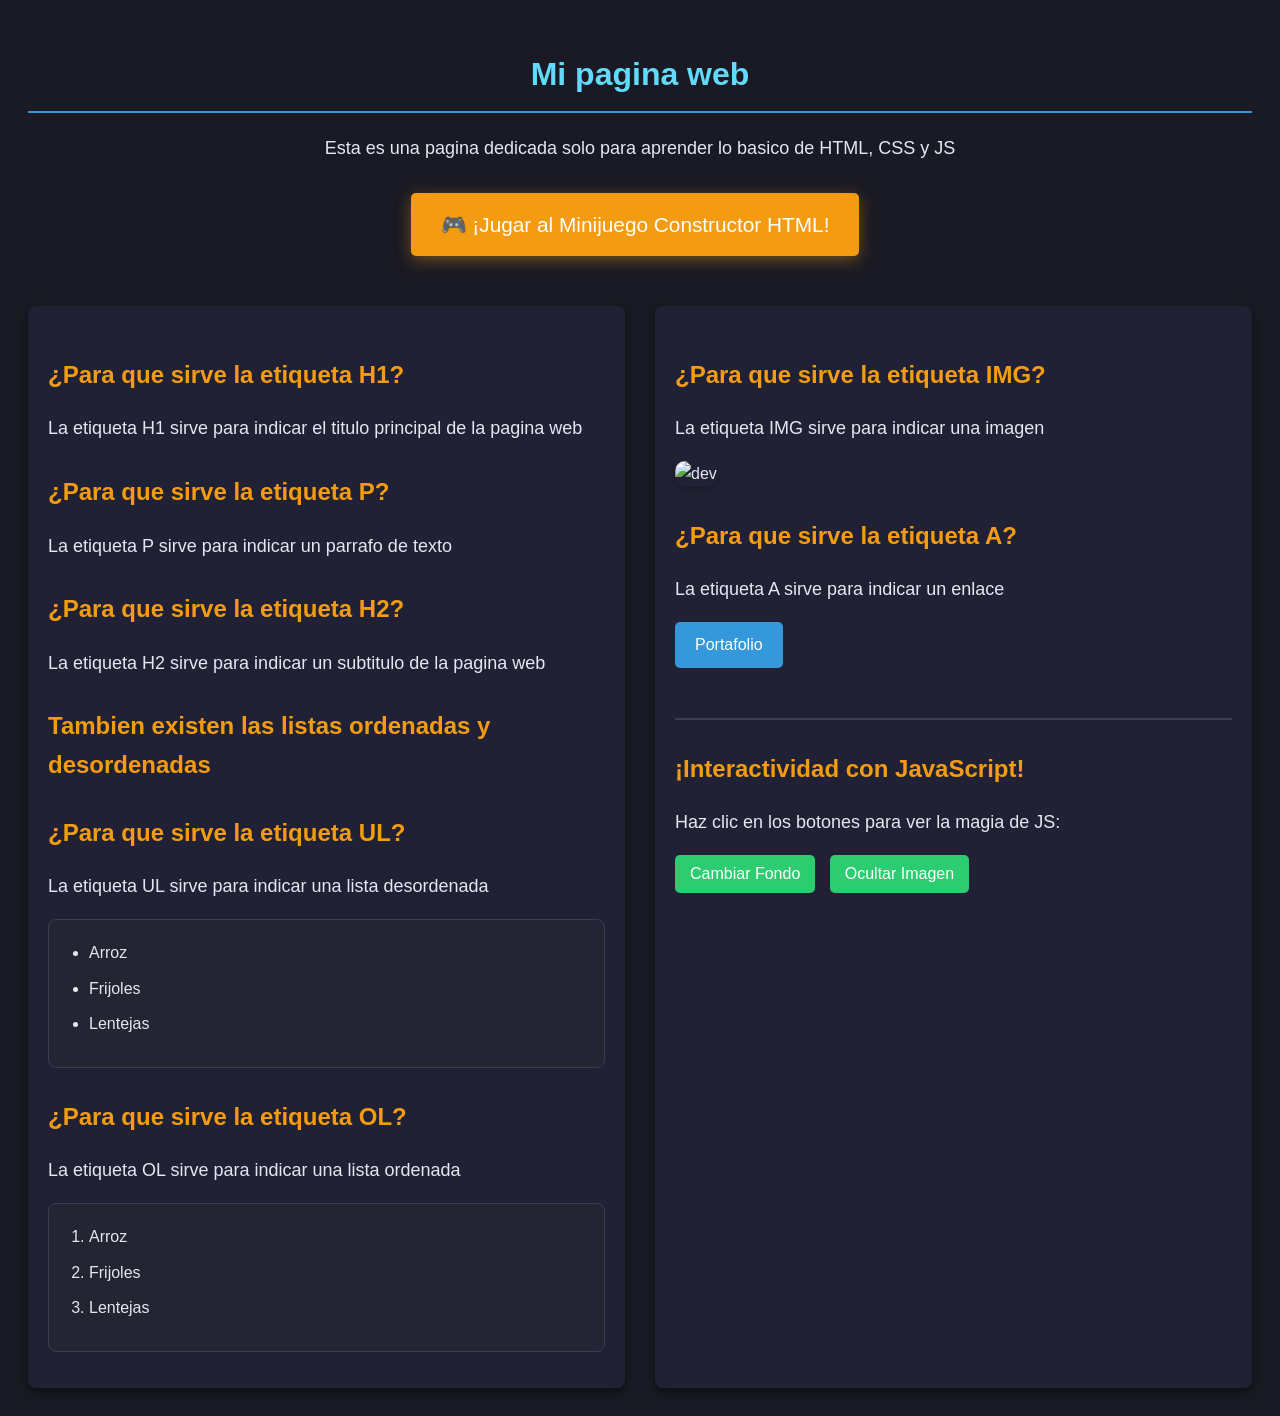
==== index.html @ 30426a79 "Nivel principiante" ====
<!DOCTYPE html>
<html lang="es">

<head>
    <meta charset="UTF-8">
    <meta name="viewport" content="width=device-width, initial-scale=1.0">
    <title>Mi pagina web</title>
    <link rel="stylesheet" href="estilos.css">
</head>

<body>
    <h1>Mi pagina web</h1>
    <p style="text-align: center;">Esta es una pagina dedicada solo para aprender lo basico de HTML, CSS y JS</p>

    <!-- Botón directo hacia el minijuego -->
    <div style="text-align: center; margin: 30px 0;">
        <a href="ejercicio.html" class="boton-accion" style="background-color: #f39c12; font-size: 1.3rem; padding: 15px 30px; box-shadow: 0 4px 15px rgba(243, 156, 18, 0.4); text-decoration: none;">
            🎮 ¡Jugar al Minijuego Constructor HTML!
        </a>
    </div>

    <div class="contenedor-columnas">
        <!-- PRIMERA COLUMNA: Teoría básica -->
        <div class="columna">
            <h2>¿Para que sirve la etiqueta H1?</h2>
            <p>La etiqueta H1 sirve para indicar el titulo principal de la pagina web</p>

            <h2>¿Para que sirve la etiqueta P?</h2>
            <p>La etiqueta P sirve para indicar un parrafo de texto</p>

            <h2>¿Para que sirve la etiqueta H2?</h2>
            <p>La etiqueta H2 sirve para indicar un subtitulo de la pagina web</p>

            <h2>Tambien existen las listas ordenadas y desordenadas</h2>

            <h2>¿Para que sirve la etiqueta UL?</h2>
            <p>La etiqueta UL sirve para indicar una lista desordenada</p>
            <ul>
                <li>Arroz</li>
                <li>Frijoles</li>
                <li>Lentejas</li>
            </ul>

            <h2>¿Para que sirve la etiqueta OL?</h2>
            <p>La etiqueta OL sirve para indicar una lista ordenada</p>
            <ol>
                <li>Arroz</li>
                <li>Frijoles</li>
                <li>Lentejas</li>
            </ol>
        </div>

        <!-- SEGUNDA COLUMNA: Imagen, enlace e interactividad -->
        <div class="columna">
            <h2>¿Para que sirve la etiqueta IMG?</h2>
            <p>La etiqueta IMG sirve para indicar una imagen</p>
            <img id="miImagen" src="https://i.pinimg.com/originals/0a/bb/80/0abb807cbbae99e497e3b41113937de3.jpg" alt="dev">

            <h2>¿Para que sirve la etiqueta A?</h2>
            <p>La etiqueta A sirve para indicar un enlace</p>
            <a href="https://bruno-simon.com/">Portafolio</a>

            <!-- Nueva sección interactiva para JavaScript -->
            <hr>
            <h2>¡Interactividad con JavaScript!</h2>
            <p>Haz clic en los botones para ver la magia de JS:</p>
            <button id="btnColor" class="boton-accion">Cambiar Fondo</button>
            <button id="btnOcultar" class="boton-accion">Ocultar Imagen</button>
        </div>
    </div>

    <!-- Enlazamos nuestro archivo JavaScript -->
    <script src="script.js"></script>
</body>

</html>
---- estilos.css ----
body {
    font-family: Arial, Helvetica, sans-serif;
    background-color: #1a1a24;
    /* Color de fondo oscuro amigable estilo editor de código */
    color: #e2e8f0;
    /* Texto gris claro para que no canse la vista */
    padding: 20px;
    /* Espacio alrededor de los bordes de la página */
    line-height: 1.6;
    /* Separación entre las líneas de texto */
}

h1 {
    color: #61dafb;
    /* Un color cyan/azul brillante frecuente en desarrollo */
    text-align: center;
    /* Centrar el título principal */
    border-bottom: 2px solid #3498db;
    /* Una línea debajo del título */
    padding-bottom: 10px;
}

h2 {
    color: #f39c12;
    /* Un tono naranja/amarillo cálido para los subtítulos */
    margin-top: 30px;
    /* Un poco de espacio antes de cada subtítulo */
}

p {
    font-size: 18px;
    /* Texto un poquito más grande de lo normal */
}

ul,
ol {
    background-color: #242433;
    /* Las listas tendrán un gris oscuro */
    border: 1px solid #3d3d52;
    /* Un borde sutil tipo editor oscuro */
    border-radius: 8px;
    /* Bordes redondeados en las esquinas */
    padding: 20px 40px;
    /* Espacio dentro de las listas */
}

li {
    margin-bottom: 10px;
    /* Separación entre los elementos de la lista */
}

img {
    max-width: 100%;
    /* Para que la imagen no se salga de la pantalla si es muy grande */
    border-radius: 10px;
    /* Redondear los bordes de la imagen */
    box-shadow: 0 4px 8px rgba(0, 0, 0, 0.2);
    /* Una sombrita para que resalte */
}

a {
    color: #ffffff;
    /* Texto blanco para el enlace */
    background-color: #3498db;
    /* Fondo azul tipo botón */
    padding: 10px 20px;
    text-decoration: none;
    /* Quitar la línea de abajo típica de los enlaces */
    border-radius: 5px;
    display: inline-block;
    /* Que se comporte como un bloque con margen */
    margin-bottom: 20px;
}

a:hover {
    background-color: #2980b9;
    /* Oscurecer el botón cuando se pasa el mouse por encima */
}

/* -- NUEVOS ESTILOS PARA COLUMNAS Y BOTONES -- */

/* Contenedor que agrupa las dos columnas */
.contenedor-columnas {
    display: flex;
    /* Esto empuja los elementos para que se pongan uno al lado del otro */
    gap: 30px;
    /* Crea un espacio de separación entre las columnas */
    margin-top: 20px;
}

/* Cada columna toma el mismo espacio (50%) */
.columna {
    flex: 1;
    /* Esto hace que se adapten equitativamente al espacio */
    background-color: #212135;
    /* Un color de fondo para la columna como paneles oscuros */
    padding: 20px;
    border-radius: 8px;
    box-shadow: 0 4px 10px rgba(0, 0, 0, 0.5);
    /* Sombra más fuerte para entornos oscuros */
}

/* Una linea separadora simple */
hr {
    border: none;
    border-top: 2px solid #3d3d52;
    /* Línea sutil oscura */
    margin: 30px 0;
}

/* Estilos para los botones de JavaScript */
.boton-accion {
    background-color: #2ecc71;
    /* Un color verde amigable */
    color: white;
    border: none;
    /* Quitamos el borde por defecto */
    padding: 10px 15px;
    margin-right: 10px;
    border-radius: 5px;
    font-size: 16px;
    cursor: pointer;
    /* Que el ratón se vuelva una manita al pasar por encima */
    transition: background-color 0.3s;
    /* Efecto suave de cambio de color */
}

/* Cuando pasamos el ratón sobre los botones */
.boton-accion:hover {
    background-color: #27ae60;
}
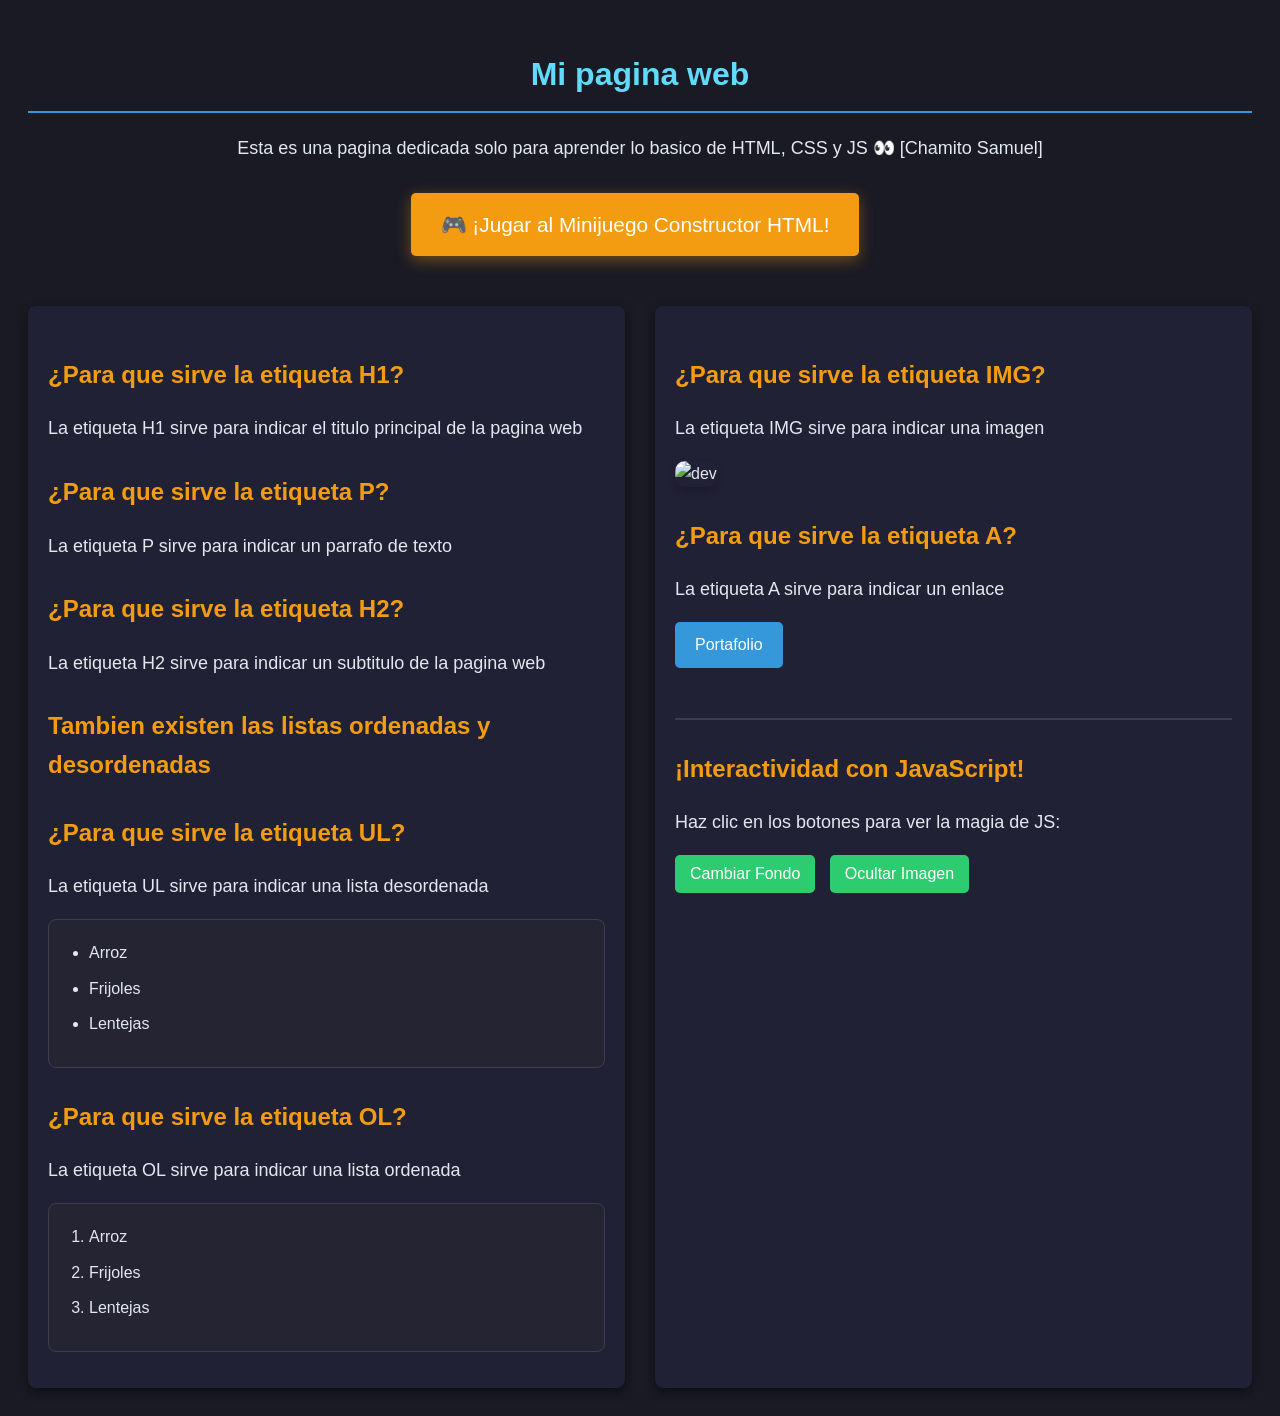
==== commit 275d86cf: "UPDATE" ====
--- a/index.html
+++ b/index.html
@@ -10,11 +10,13 @@
 
 <body>
     <h1>Mi pagina web</h1>
-    <p style="text-align: center;">Esta es una pagina dedicada solo para aprender lo basico de HTML, CSS y JS</p>
+    <p style="text-align: center;">Esta es una pagina dedicada solo para aprender lo basico de HTML, CSS y JS 👀
+        [Chamito Samuel]</p>
 
     <!-- Botón directo hacia el minijuego -->
     <div style="text-align: center; margin: 30px 0;">
-        <a href="ejercicio.html" class="boton-accion" style="background-color: #f39c12; font-size: 1.3rem; padding: 15px 30px; box-shadow: 0 4px 15px rgba(243, 156, 18, 0.4); text-decoration: none;">
+        <a href="ejercicio.html" class="boton-accion"
+            style="background-color: #f39c12; font-size: 1.3rem; padding: 15px 30px; box-shadow: 0 4px 15px rgba(243, 156, 18, 0.4); text-decoration: none;">
             🎮 ¡Jugar al Minijuego Constructor HTML!
         </a>
     </div>
@@ -54,7 +56,8 @@
         <div class="columna">
             <h2>¿Para que sirve la etiqueta IMG?</h2>
             <p>La etiqueta IMG sirve para indicar una imagen</p>
-            <img id="miImagen" src="https://i.pinimg.com/originals/0a/bb/80/0abb807cbbae99e497e3b41113937de3.jpg" alt="dev">
+            <img id="miImagen" src="https://i.pinimg.com/originals/0a/bb/80/0abb807cbbae99e497e3b41113937de3.jpg"
+                alt="dev">
 
             <h2>¿Para que sirve la etiqueta A?</h2>
             <p>La etiqueta A sirve para indicar un enlace</p>
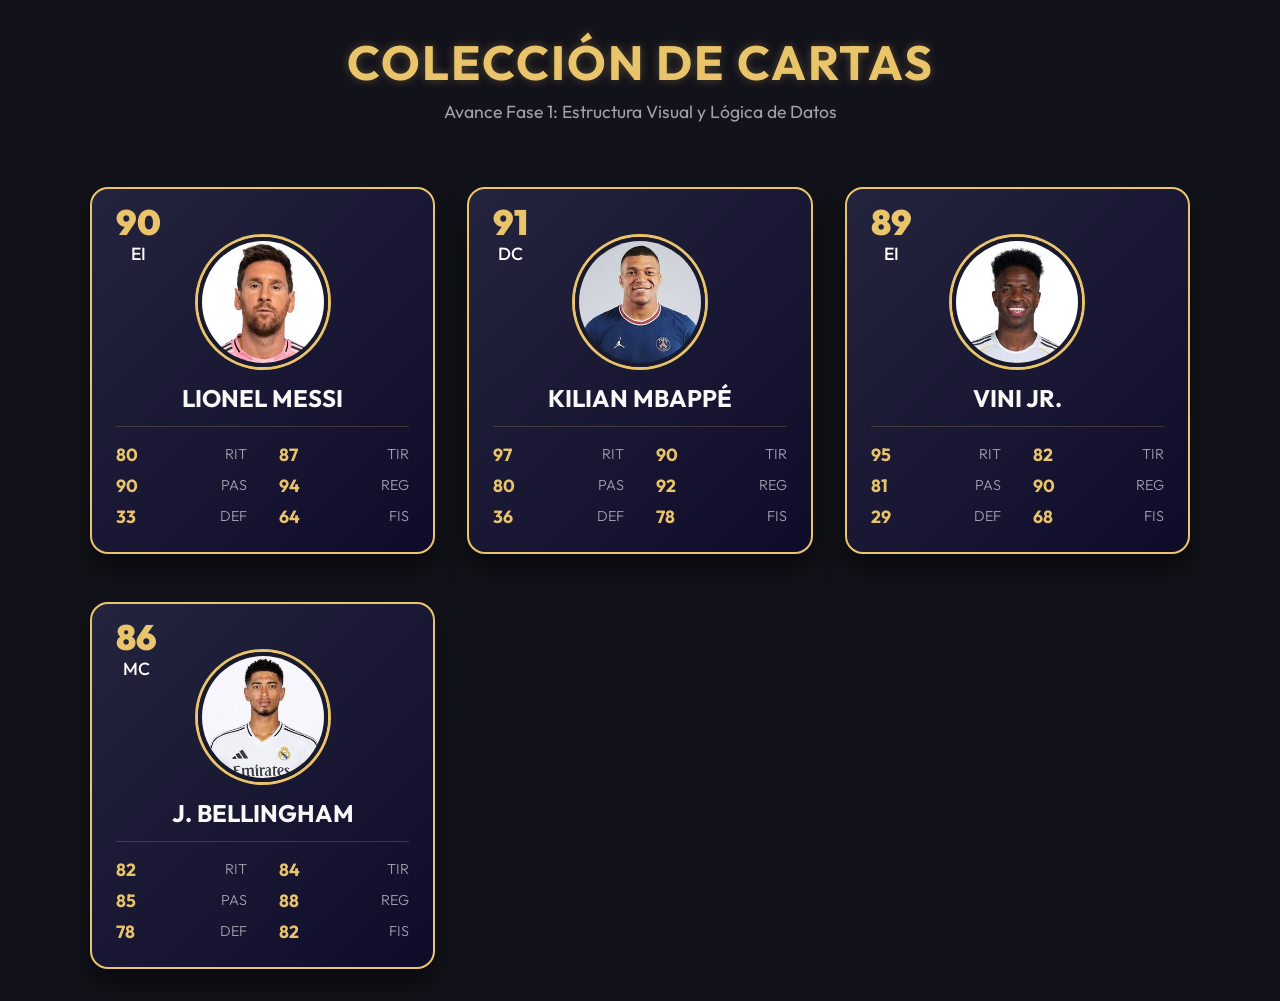
==== commit 15403c0d: "Avance en taller" ====
--- a/index.html
+++ b/index.html
@@ -4,76 +4,105 @@
 <head>
     <meta charset="UTF-8">
     <meta name="viewport" content="width=device-width, initial-scale=1.0">
-    <title>Mi pagina web</title>
-    <link rel="stylesheet" href="estilos.css">
+    <title>Ultimate Team Cards - Algoritmos</title>
+    <!-- importacion de estilos-->
+    <link rel="stylesheet" href="style.css">
 </head>
 
 <body>
-    <h1>Mi pagina web</h1>
-    <p style="text-align: center;">Esta es una pagina dedicada solo para aprender lo basico de HTML, CSS y JS 👀
-        [Chamito Samuel]</p>
+    <header>
+        <h1>Colección de Cartas</h1>
+        <p>Avance Fase 1: Estructura Visual y Lógica de Datos</p>
+    </header>
 
-    <!-- Botón directo hacia el minijuego -->
-    <div style="text-align: center; margin: 30px 0;">
-        <a href="ejercicio.html" class="boton-accion"
-            style="background-color: #f39c12; font-size: 1.3rem; padding: 15px 30px; box-shadow: 0 4px 15px rgba(243, 156, 18, 0.4); text-decoration: none;">
-            🎮 ¡Jugar al Minijuego Constructor HTML!
-        </a>
-    </div>
+    <main>
+        <div id="contenedor-cartas">
 
-    <div class="contenedor-columnas">
-        <!-- PRIMERA COLUMNA: Teoría básica -->
-        <div class="columna">
-            <h2>¿Para que sirve la etiqueta H1?</h2>
-            <p>La etiqueta H1 sirve para indicar el titulo principal de la pagina web</p>
+            <!-- CARTA 1: MESSI -->
+            <div class="carta">
+                <div class="carta-top">
+                    <div class="carta-rating">90</div>
+                    <div class="carta-posicion">EI</div>
+                </div>
+                <div class="carta-imagen">
+                    <img src="/img/messi.jpg" alt="Foto de Lionel Messi">
+                </div>
+                <h3 class="carta-nombre">Lionel Messi</h3>
+                <div class="carta-stats">
+                    <div class="stat"><span class="val">80</span><span class="lbl">RIT</span></div>
+                    <div class="stat"><span class="val">87</span><span class="lbl">TIR</span></div>
+                    <div class="stat"><span class="val">90</span><span class="lbl">PAS</span></div>
+                    <div class="stat"><span class="val">94</span><span class="lbl">REG</span></div>
+                    <div class="stat"><span class="val">33</span><span class="lbl">DEF</span></div>
+                    <div class="stat"><span class="val">64</span><span class="lbl">FIS</span></div>
+                </div>
+            </div>
 
-            <h2>¿Para que sirve la etiqueta P?</h2>
-            <p>La etiqueta P sirve para indicar un parrafo de texto</p>
+            <!-- CARTA 2: MBAPPÉ -->
+            <div class="carta">
+                <div class="carta-top">
+                    <div class="carta-rating">91</div>
+                    <div class="carta-posicion">DC</div>
+                </div>
+                <div class="carta-imagen">
+                    <img src="/img/Mbappe.jpg" alt="Foto de Kilian Mbappé">
+                </div>
+                <h3 class="carta-nombre">Kilian Mbappé</h3>
+                <div class="carta-stats">
+                    <div class="stat"><span class="val">97</span><span class="lbl">RIT</span></div>
+                    <div class="stat"><span class="val">90</span><span class="lbl">TIR</span></div>
+                    <div class="stat"><span class="val">80</span><span class="lbl">PAS</span></div>
+                    <div class="stat"><span class="val">92</span><span class="lbl">REG</span></div>
+                    <div class="stat"><span class="val">36</span><span class="lbl">DEF</span></div>
+                    <div class="stat"><span class="val">78</span><span class="lbl">FIS</span></div>
+                </div>
+            </div>
 
-            <h2>¿Para que sirve la etiqueta H2?</h2>
-            <p>La etiqueta H2 sirve para indicar un subtitulo de la pagina web</p>
+            <!-- CARTA 3: VINI JR -->
+            <div class="carta">
+                <div class="carta-top">
+                    <div class="carta-rating">89</div>
+                    <div class="carta-posicion">EI</div>
+                </div>
+                <div class="carta-imagen">
+                    <img src="/img/Vini.jpg" alt="Foto de Vini Jr.">
+                </div>
+                <h3 class="carta-nombre">Vini Jr.</h3>
+                <div class="carta-stats">
+                    <div class="stat"><span class="val">95</span><span class="lbl">RIT</span></div>
+                    <div class="stat"><span class="val">82</span><span class="lbl">TIR</span></div>
+                    <div class="stat"><span class="val">81</span><span class="lbl">PAS</span></div>
+                    <div class="stat"><span class="val">90</span><span class="lbl">REG</span></div>
+                    <div class="stat"><span class="val">29</span><span class="lbl">DEF</span></div>
+                    <div class="stat"><span class="val">68</span><span class="lbl">FIS</span></div>
+                </div>
+            </div>
 
-            <h2>Tambien existen las listas ordenadas y desordenadas</h2>
+            <!-- CARTA 4: BELLINGHAM -->
+            <div class="carta">
+                <div class="carta-top">
+                    <div class="carta-rating">86</div>
+                    <div class="carta-posicion">MC</div>
+                </div>
+                <div class="carta-imagen">
+                    <img src="/img/Bellingham.jpg" alt="Foto de J. Bellingham">
+                </div>
+                <h3 class="carta-nombre">J. Bellingham</h3>
+                <div class="carta-stats">
+                    <div class="stat"><span class="val">82</span><span class="lbl">RIT</span></div>
+                    <div class="stat"><span class="val">84</span><span class="lbl">TIR</span></div>
+                    <div class="stat"><span class="val">85</span><span class="lbl">PAS</span></div>
+                    <div class="stat"><span class="val">88</span><span class="lbl">REG</span></div>
+                    <div class="stat"><span class="val">78</span><span class="lbl">DEF</span></div>
+                    <div class="stat"><span class="val">82</span><span class="lbl">FIS</span></div>
+                </div>
+            </div>
 
-            <h2>¿Para que sirve la etiqueta UL?</h2>
-            <p>La etiqueta UL sirve para indicar una lista desordenada</p>
-            <ul>
-                <li>Arroz</li>
-                <li>Frijoles</li>
-                <li>Lentejas</li>
-            </ul>
+        </div>
+    </main>
 
-            <h2>¿Para que sirve la etiqueta OL?</h2>
-            <p>La etiqueta OL sirve para indicar una lista ordenada</p>
-            <ol>
-                <li>Arroz</li>
-                <li>Frijoles</li>
-                <li>Lentejas</li>
-            </ol>
-        </div>
-
-        <!-- SEGUNDA COLUMNA: Imagen, enlace e interactividad -->
-        <div class="columna">
-            <h2>¿Para que sirve la etiqueta IMG?</h2>
-            <p>La etiqueta IMG sirve para indicar una imagen</p>
-            <img id="miImagen" src="https://i.pinimg.com/originals/0a/bb/80/0abb807cbbae99e497e3b41113937de3.jpg"
-                alt="dev">
-
-            <h2>¿Para que sirve la etiqueta A?</h2>
-            <p>La etiqueta A sirve para indicar un enlace</p>
-            <a href="https://bruno-simon.com/">Portafolio</a>
-
-            <!-- Nueva sección interactiva para JavaScript -->
-            <hr>
-            <h2>¡Interactividad con JavaScript!</h2>
-            <p>Haz clic en los botones para ver la magia de JS:</p>
-            <button id="btnColor" class="boton-accion">Cambiar Fondo</button>
-            <button id="btnOcultar" class="boton-accion">Ocultar Imagen</button>
-        </div>
-    </div>
-
-    <!-- Enlazamos nuestro archivo JavaScript -->
-    <script src="script.js"></script>
+    <!-- impocion de script -->
+    <script src="app.js"></script>
 </body>
 
 </html>
--- a/style.css
+++ b/style.css
@@ -0,0 +1,162 @@
+/* Importamos una tipografía moderna de Google Fonts */
+@import url('https://fonts.googleapis.com/css2?family=Outfit:wght@300;500;700;900&display=swap');
+
+/* Reseteo básico */
+* {
+    box-sizing: border-box;
+    margin: 0;
+    padding: 0;
+}
+
+body {
+    font-family: 'Outfit', sans-serif;
+    /* Fondo oscuro y premium para que resalten las cartas */
+    background-color: #12121a;
+    color: #ffffff;
+    min-height: 100vh;
+    padding: 2rem;
+}
+
+header {
+    text-align: center;
+    margin-bottom: 4rem;
+}
+
+header h1 {
+    font-size: 3rem;
+    /* Un color dorado estilo Ultimate Team */
+    color: #e9c46a;
+    text-transform: uppercase;
+    letter-spacing: 2px;
+    margin-bottom: 0.5rem;
+    text-shadow: 0 0 10px rgba(233, 196, 106, 0.3);
+}
+
+header p {
+    color: #a0a0b0;
+    font-size: 1.1rem;
+}
+
+/* CSS GRID: La forma más moderna de crear cuadriculas responsivas */
+#contenedor-cartas {
+    display: grid;
+    /* Esto hace que las cartas se organicen solas dependiendo del ancho de la pantalla */
+    grid-template-columns: repeat(auto-fit, minmax(260px, 1fr));
+    gap: 3rem 2rem;
+    max-width: 1100px;
+    margin: 0 auto;
+}
+
+/* --- DISEÑO DE LA CARTA --- */
+.carta {
+    /* Gradiente oscuro con bordes dorados */
+    background: linear-gradient(135deg, #24243e 0%, #0f0c29 100%);
+    border: 2px solid #e9c46a;
+    border-radius: 18px;
+    padding: 1.5rem;
+    box-shadow: 0 15px 25px rgba(0,0,0,0.5);
+    transition: transform 0.3s ease, box-shadow 0.3s ease;
+    cursor: pointer;
+    position: relative;
+    overflow: hidden;
+}
+
+/* Micro-animación al pasar el mouse (Hover) */
+.carta:hover {
+    transform: translateY(-12px);
+    box-shadow: 0 20px 40px rgba(233, 196, 106, 0.3);
+    border-color: #f4d03f;
+}
+
+/* Brillo que pasa sobre la carta al hacer hover */
+.carta::before {
+    content: '';
+    position: absolute;
+    top: 0; left: -100%; width: 50%; height: 100%;
+    background: linear-gradient(to right, rgba(255,255,255,0) 0%, rgba(255,255,255,0.1) 50%, rgba(255,255,255,0) 100%);
+    transform: skewX(-25deg);
+    transition: 0.6s;
+    pointer-events: none;
+}
+
+.carta:hover::before {
+    left: 150%;
+}
+
+/* Estadísticas de la barra superior izquierda */
+.carta-top {
+    position: absolute;
+    top: 1rem;
+    left: 1.5rem;
+    display: flex;
+    flex-direction: column;
+    align-items: center;
+}
+
+.carta-rating {
+    font-size: 2.2rem;
+    font-weight: 900;
+    color: #e9c46a;
+    line-height: 1;
+}
+
+.carta-posicion {
+    font-size: 1.1rem;
+    font-weight: 500;
+    color: #ffffff;
+    margin-top: 2px;
+}
+
+/* Imagen del jugador */
+.carta-imagen {
+    display: flex;
+    justify-content: center;
+    margin: 1.5rem 0 1rem;
+}
+
+.carta-imagen img {
+    width: 130px;
+    height: 130px;
+    border-radius: 50%;
+    /* Borde resaltado para recortar la imagen */
+    border: 4px solid #1a1a2e;
+    box-shadow: 0 0 0 3px #e9c46a;
+    object-fit: cover;
+}
+
+/* Nombre del Jugador */
+.carta-nombre {
+    text-align: center;
+    font-size: 1.5rem;
+    font-weight: 700;
+    text-transform: uppercase;
+    margin-bottom: 1rem;
+    border-bottom: 1px solid rgba(233, 196, 106, 0.2);
+    padding-bottom: 0.8rem;
+    color: #f8f8f8;
+}
+
+/* Cuadrícula interna de estadísticas (RIT, TIR, etc) */
+.carta-stats {
+    display: grid;
+    grid-template-columns: 1fr 1fr;
+    gap: 0.5rem 2rem;
+}
+
+.stat {
+    display: flex;
+    justify-content: space-between;
+    align-items: center;
+}
+
+.stat .val {
+    font-size: 1.1rem;
+    font-weight: 700;
+    color: #e9c46a;
+}
+
+.stat .lbl {
+    font-size: 0.9rem;
+    font-weight: 300;
+    color: #a0a0b0;
+}
